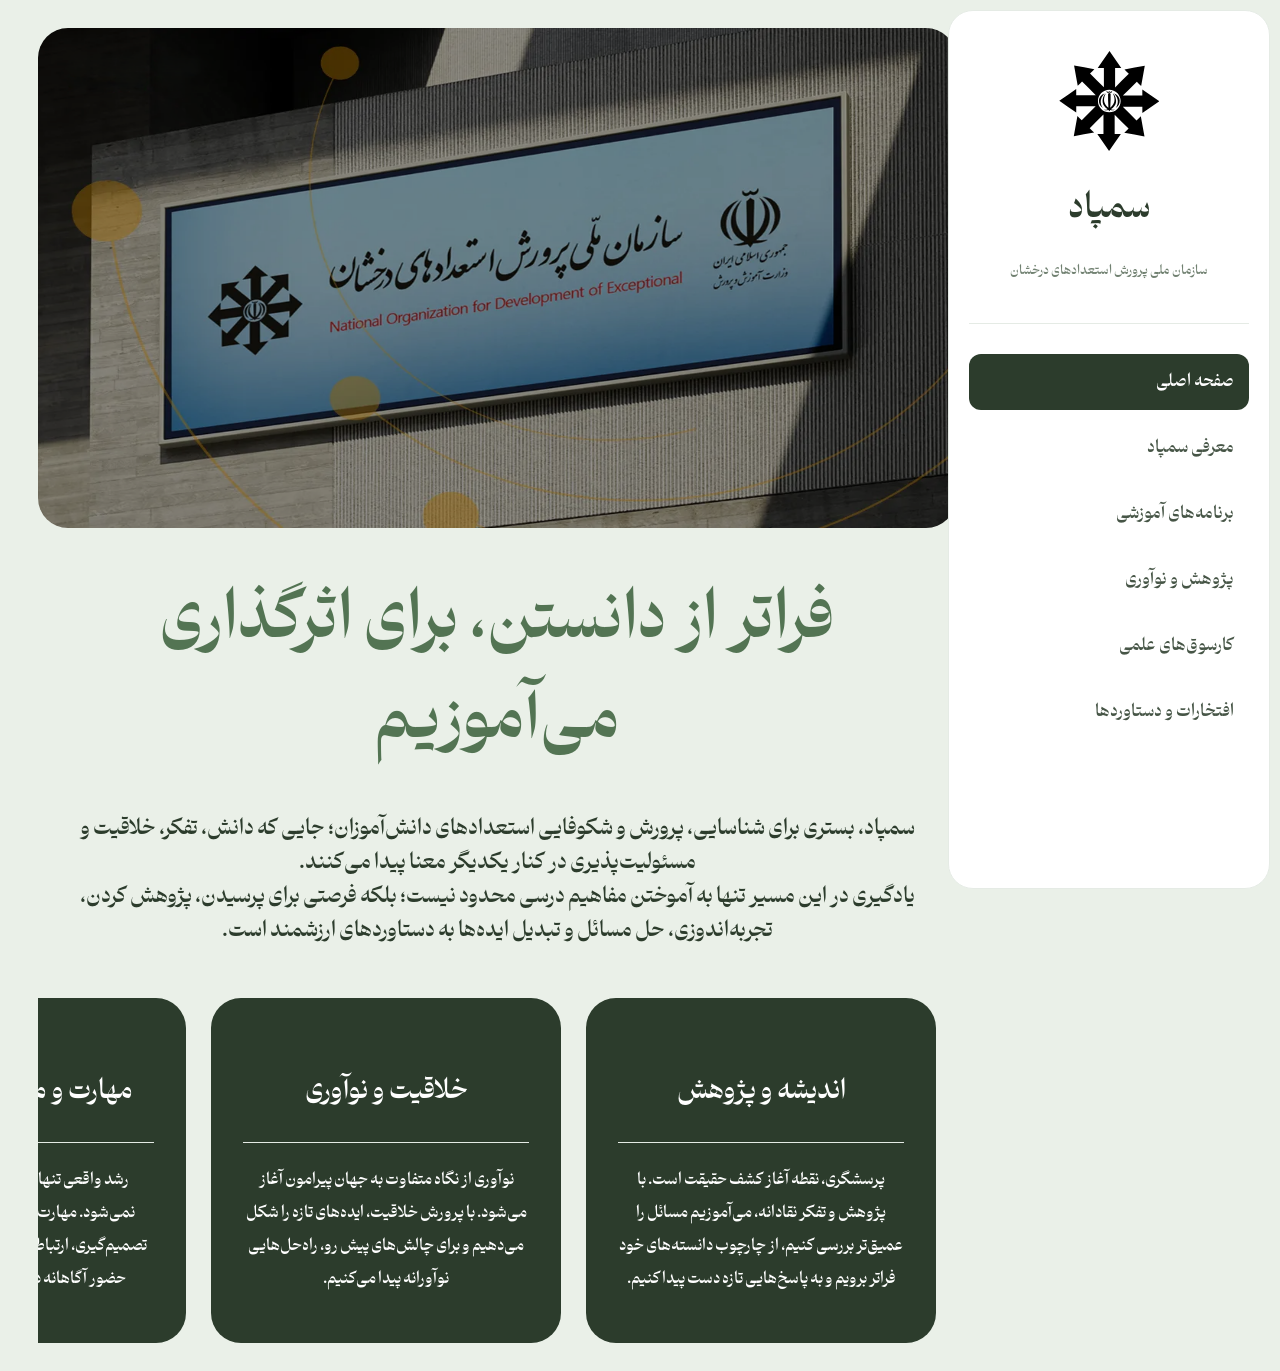
==== index.html @ 4903bffd "Add files via upload" ====
<!doctype html>
<html lang="fa" dir="rtl">
  <head>
    <meta charset="UTF-8" />
    <meta name="viewport" content="width=device-width, initial-scale=1.0" />
    <title>سمپاد؛ فراتر از دانستن</title>
    <link rel="stylesheet" href="./assets/styles/style.css" />
    <link rel="icon" href="./assets/images/Sampad.svg">
  </head>
  <body>
    <aside id="side-bar">
      <div class="sidebar-header">
        <img src="./assets/images/Sampad.svg" alt="لوگو سمپاد">
        <h2>سمپاد</h2>
        <p>سازمان ملی پرورش استعدادهای درخشان</p>
      </div>

      <nav class="sidebar-nav">
        <a href="./index.html" class="active"> صفحه اصلی </a>

        <a href="./info.html"> معرفی سمپاد </a>

        <a href="./programs.html"> برنامه‌های آموزشی </a>

        <a href="./research.html"> پژوهش و نوآوری </a>

        <a href="./events.html"> کارسوق‌های علمی </a>

        <a href="./achievements.html"> افتخارات و دستاوردها </a>
      </nav>
    </aside>
    <div id="div">
      <div id="hover">
        <img src="./assets/images/hover.png" alt="عکس سمپاد" />
        <h1>فراتر از دانستن، برای اثرگذاری می‌آموزیم</h1>

        <p>
          سمپاد، بستری برای شناسایی، پرورش و شکوفایی استعدادهای دانش‌آموزان؛
          جایی که دانش، تفکر، خلاقیت و مسئولیت‌پذیری در کنار یکدیگر معنا پیدا
          می‌کنند.
          <br />
          یادگیری در این مسیر تنها به آموختن مفاهیم درسی محدود نیست؛ بلکه فرصتی
          برای پرسیدن، پژوهش کردن، تجربه‌اندوزی، حل مسائل و تبدیل ایده‌ها به
          دستاوردهای ارزشمند است.
        </p>
      </div>
      <div class="cards-container">
        <div class="card">
          <h2>اندیشه و پژوهش</h2>
          <p>
            پرسشگری، نقطه آغاز کشف حقیقت است. با پژوهش و تفکر نقادانه، می‌آموزیم
            مسائل را عمیق‌تر بررسی کنیم، از چارچوب دانسته‌های خود فراتر برویم و
            به پاسخ‌هایی تازه دست پیدا کنیم.
          </p>
        </div>

        <div class="card">
          <h2>خلاقیت و نوآوری</h2>
          <p>
            نوآوری از نگاه متفاوت به جهان پیرامون آغاز می‌شود. با پرورش خلاقیت،
            ایده‌های تازه را شکل می‌دهیم و برای چالش‌های پیش رو، راه‌حل‌هایی
            نوآورانه پیدا می‌کنیم.
          </p>
        </div>

        <div class="card">
          <h2>مهارت و مسئولیت‌پذیری</h2>
          <p>
            رشد واقعی تنها در آموختن دانش خلاصه نمی‌شود. مهارت‌هایی مانند
            خودمدیریتی، تصمیم‌گیری، ارتباط مؤثر و کار گروهی، ما را برای حضور
            آگاهانه در جامعه آماده می‌کنند.
          </p>
        </div>

        <div class="card">
          <h2>اثرگذاری اجتماعی</h2>
          <p>
            استعداد زمانی ارزشمندتر می‌شود که در مسیر پیشرفت جامعه به کار گرفته
            شود. می‌آموزیم دانش و توانایی‌های خود را برای شناسایی مسائل و ساختن
            آینده‌ای بهتر به کار ببریم.
          </p>
        </div>
      </div>
    </div>
    <script src="./assets/scripts/script.js"></script>
  </body>
</html>
---- assets/styles/style.css ----
@font-face {
  font-family: "Doran";
  src: url("../fonts/Doran-Bold.otf") format("opentype");
  font-weight: bold;
  font-style: normal;
}

#div {
  margin: 0;
  margin-right: 25%;
  margin-left: 30px;
}

body {
  background-color: #eaf0e8;
}

#side-bar {
  width: 280px;
  height: 93vh;
  margin: 10px;
  padding: 20px;

  border-radius: 25px;
  background-color: white;
  border: 1px solid #e5ebe5;

  position: fixed;
  top: 0;
  right: 0;
}

.sidebar-header {
  text-align: center;
  padding: 20px 10px 30px;
  border-bottom: 1px solid #e5ebe5;
}

.sidebar-header > img {
  text-align: center;
  width: 100px;
}

.sidebar-header h2 {
  font-family: "Doran";
  color: #2c3c2c;
  font-size: 32px;
}

.sidebar-header p {
  font-family: "Doran";
  color: #718171;
  font-size: 12px;
}

.sidebar-nav {
  display: flex;
  flex-direction: column;
  gap: 10px;
  margin-top: 30px;
}

.sidebar-nav a {
  text-decoration: none;
  color: #465546;
  font-family: "Doran";
  padding: 15px;
  border-radius: 12px;
  transition: 0.25s ease;
}

.sidebar-nav a:hover {
  background-color: #eaf0e8;
  color: #2c3c2c;
  transform: translateX(-5px);
}

.sidebar-nav a.active {
  background-color: #2c3c2c;
  color: white;
}

#hover {
  text-align: center;
}

#hover > img {
  width: 100%;
  height: 500px;
  border-radius: 30px;
  margin-top: 20px;
}

#hover > p {
  font-family: "Doran", sans-serif;
  color: #2c3c2c;
  font-size: 20px;
  margin: 30px;
  font-weight: bold;
}

#hover > h1 {
  font-family: "Doran", sans-serif;
  color: rgb(83, 116, 83);
  font-size: 60px;
  font-weight: bold;
  margin-top: 40px;
}

.card > h2 {
  color: white;
  font-family: "Doran", sans-serif;
  font-size: 25px;
   padding: 20px 10px 30px;
  border-bottom: 1px solid #e5ebe5;
}

.card > p {
  color: white;
  font-family: "Doran", sans-serif;
  font-size: 15px;
  line-height: 2.2;
}

.cards-container {
  display: flex;
  gap: 25px;
  overflow-x: auto;
  padding: 20px;
  direction: rtl;
}

.card {
  flex: 0 0 350px;
  min-height: 260px;
  box-sizing: border-box;
  background-color: rgb(44, 60, 44);
  border: 2px solid transparent;
  border-radius: 30px;
  padding: 30px;
  text-align: center;

  transition:
    transform 0.3s ease,
    background-color 0.3s ease,
    border-color 0.3s ease,
    box-shadow 0.3s ease;
}

.card:hover {
  transform: translateY(-10px);
  background-color: rgb(55, 76, 55);
  border-color: rgb(120, 160, 120);
  box-shadow: 0 12px 30px rgba(44, 60, 44, 0.2);
}

.info > h2 {
  font-family: "Doran";
  color: #2c3c2c;
  font-size: 22px;
  text-align: center;
  padding: 20px 10px 30px;
  border-bottom: 2px solid #e5ebe5;
}

.info > p {
  font-family: "Doran";
  color: #2c3c2c;
  font-size: 15px;
  text-align: center;
}

.info {
  padding: 20px;
  border-radius: 25px;
  background-color: white;
  border: 1px solid #e5ebe5;
}

.timeline-section {
  margin: 80px 0;
  padding: 30px;
}

.timeline-section > h2 {
  font-family: "Doran";
  font-size: 35px;
  color: rgb(44, 60, 44);
}

.timeline-description {
  font-family: "Doran";
  color: #718171;
  margin-bottom: 50px;
}

.timeline {
  position: relative;
  padding-right: 35px;
}

.timeline-item {
  position: relative;
  margin-bottom: 35px;
}

.timeline-card {
  background-color: #f5f8f3;
  border: 1px solid #e1e9df;
  border-radius: 20px;
  padding: 25px;
  transition: 0.3s ease;
}

.timeline-card:hover {
  transform: translateX(-7px);
  background-color: #edf3eb;
  box-shadow: 0 10px 25px rgba(44, 60, 44, 0.08);
}

.timeline-year {
  display: inline-block;
  background-color: #dce9d9;
  color: #365536;
  padding: 7px 15px;
  border-radius: 20px;
  font-family: "Doran";
  font-size: 14px;
}

.timeline-card h3 {
  font-family: "Doran";
  color: #2c3c2c;
  font-size: 23px;
  margin-top: 20px;
}

.timeline-card p {
  font-family: "Doran";
  color: #647264;
  font-size: 15px;
}

.text > h2 {
  font-family: "Doran";
  color: #2c3c2c;
  font-size: 22px;
  text-align: center;
  color: rgb(44, 60, 44);
  text-align: right;
  font-size: 35px;
}

.text > h3 {
  font-family: "Doran";
  color: #718171;
}

.text > p {
  font-family: "Doran";
  color: #2c3c2c;
  font-size: 15px;
  text-align: right;
}

.text {
  padding: 20px;
  border-radius: 25px;
}

li {
  font-family: "Doran";
  color: #465546;
  font-size: 15px;
  text-align: right;
}

.img {
  width: 550px;
  border-radius: 35px;
  margin: 10px;
  height: auto;
}

.end {
  margin: 100px 0 20px 0;
  background-color: #718171;
  border-radius: 35px;
  padding: 50px;
}
.end > p {
  font-family: "Doran", sans-serif;
  color: #e1e9df;
  font-size: 20px;
  margin: 30px;
  font-weight: bold;
}

.end > h1 {
  font-family: "Doran", sans-serif;
  color: #f5f8f3;
  font-size: 60px;
  font-weight: bold;
  margin-top: 40px;
  text-align: center;
  border-bottom: 2px solid #e5ebe5;
  padding-bottom: 30px;
}

.end > ul > li {
  font-family: "Doran", sans-serif;
  color: #f5f8f3;
  font-size: 15px;
  font-weight: bold;
}
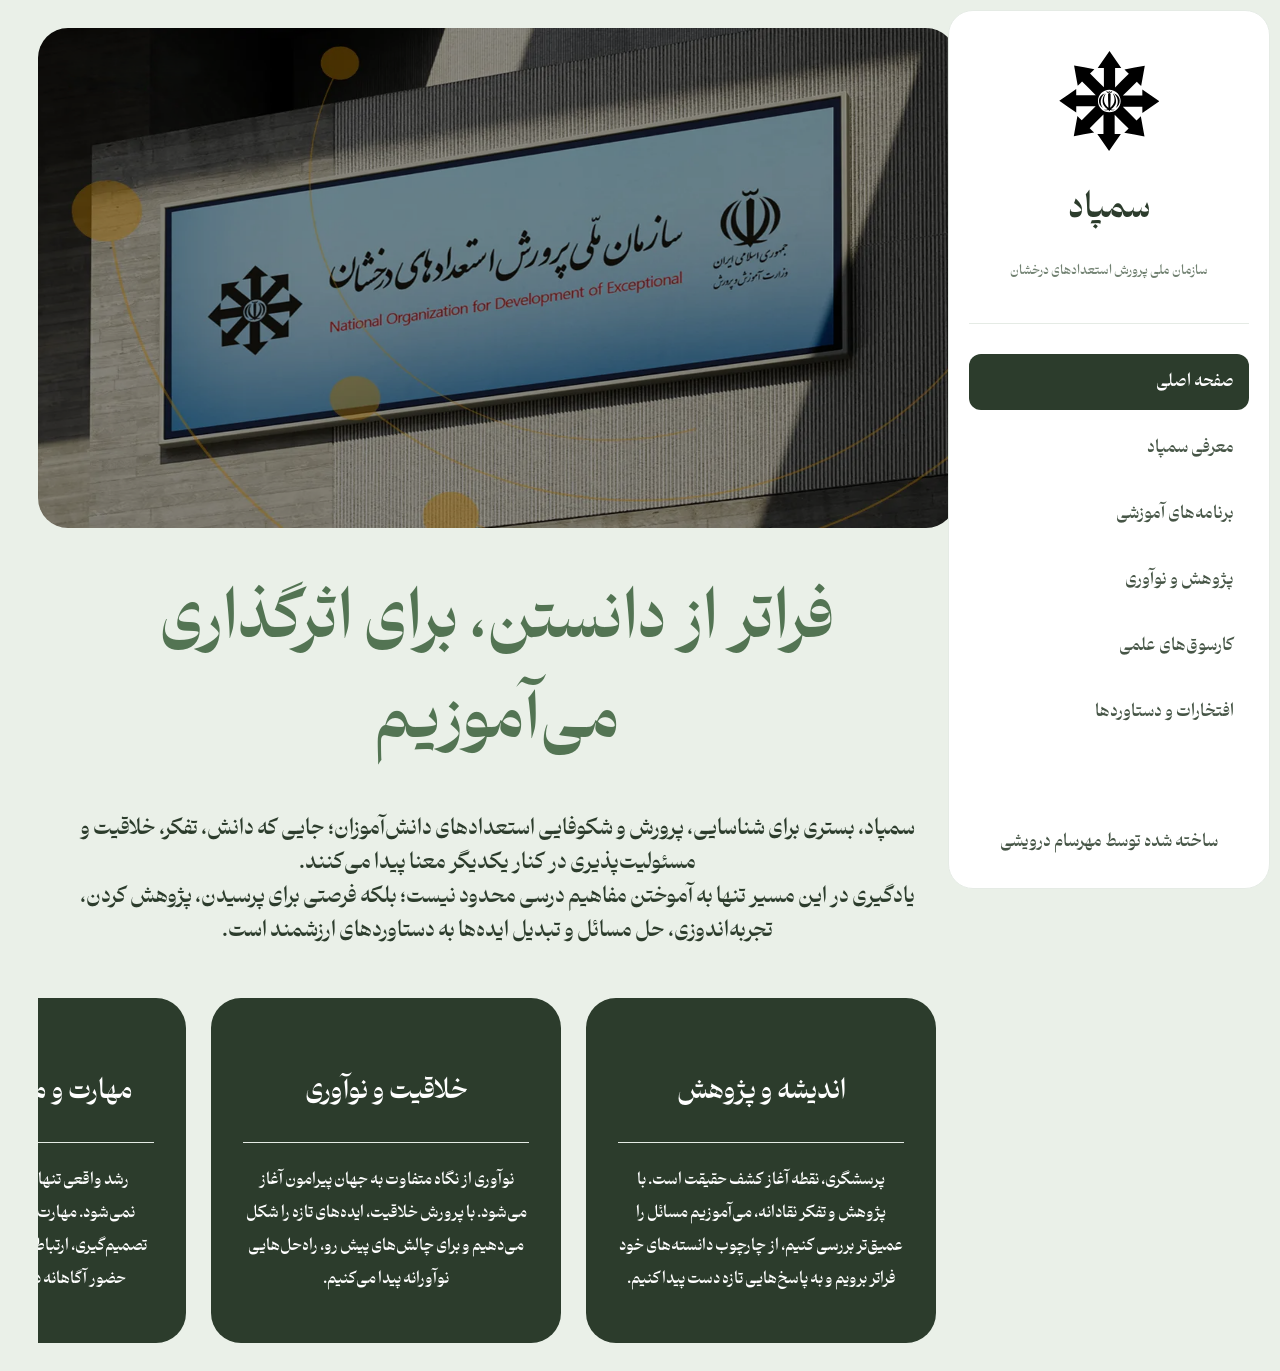
==== commit 94f4410a: "Update index.html" ====
--- a/index.html
+++ b/index.html
@@ -27,6 +27,10 @@
         <a href="./events.html"> کارسوق‌های علمی </a>
 
         <a href="./achievements.html"> افتخارات و دستاوردها </a>
+
+        <p>
+          ساخته شده توسط مهرسام درویشی
+        </p>
       </nav>
     </aside>
     <div id="div">
--- a/assets/styles/style.css
+++ b/assets/styles/style.css
@@ -57,7 +57,17 @@
   display: flex;
   flex-direction: column;
   gap: 10px;
+
   margin-top: 30px;
+  height: calc(93vh - 300px);
+}
+
+.sidebar-nav > p {
+  color: #465546;
+  font-family: "Doran";
+  text-align: center;
+  margin-top: auto;
+  padding-bottom: 20px;
 }
 
 .sidebar-nav a {
@@ -111,7 +121,7 @@
   color: white;
   font-family: "Doran", sans-serif;
   font-size: 25px;
-   padding: 20px 10px 30px;
+  padding: 20px 10px 30px;
   border-bottom: 1px solid #e5ebe5;
 }
 
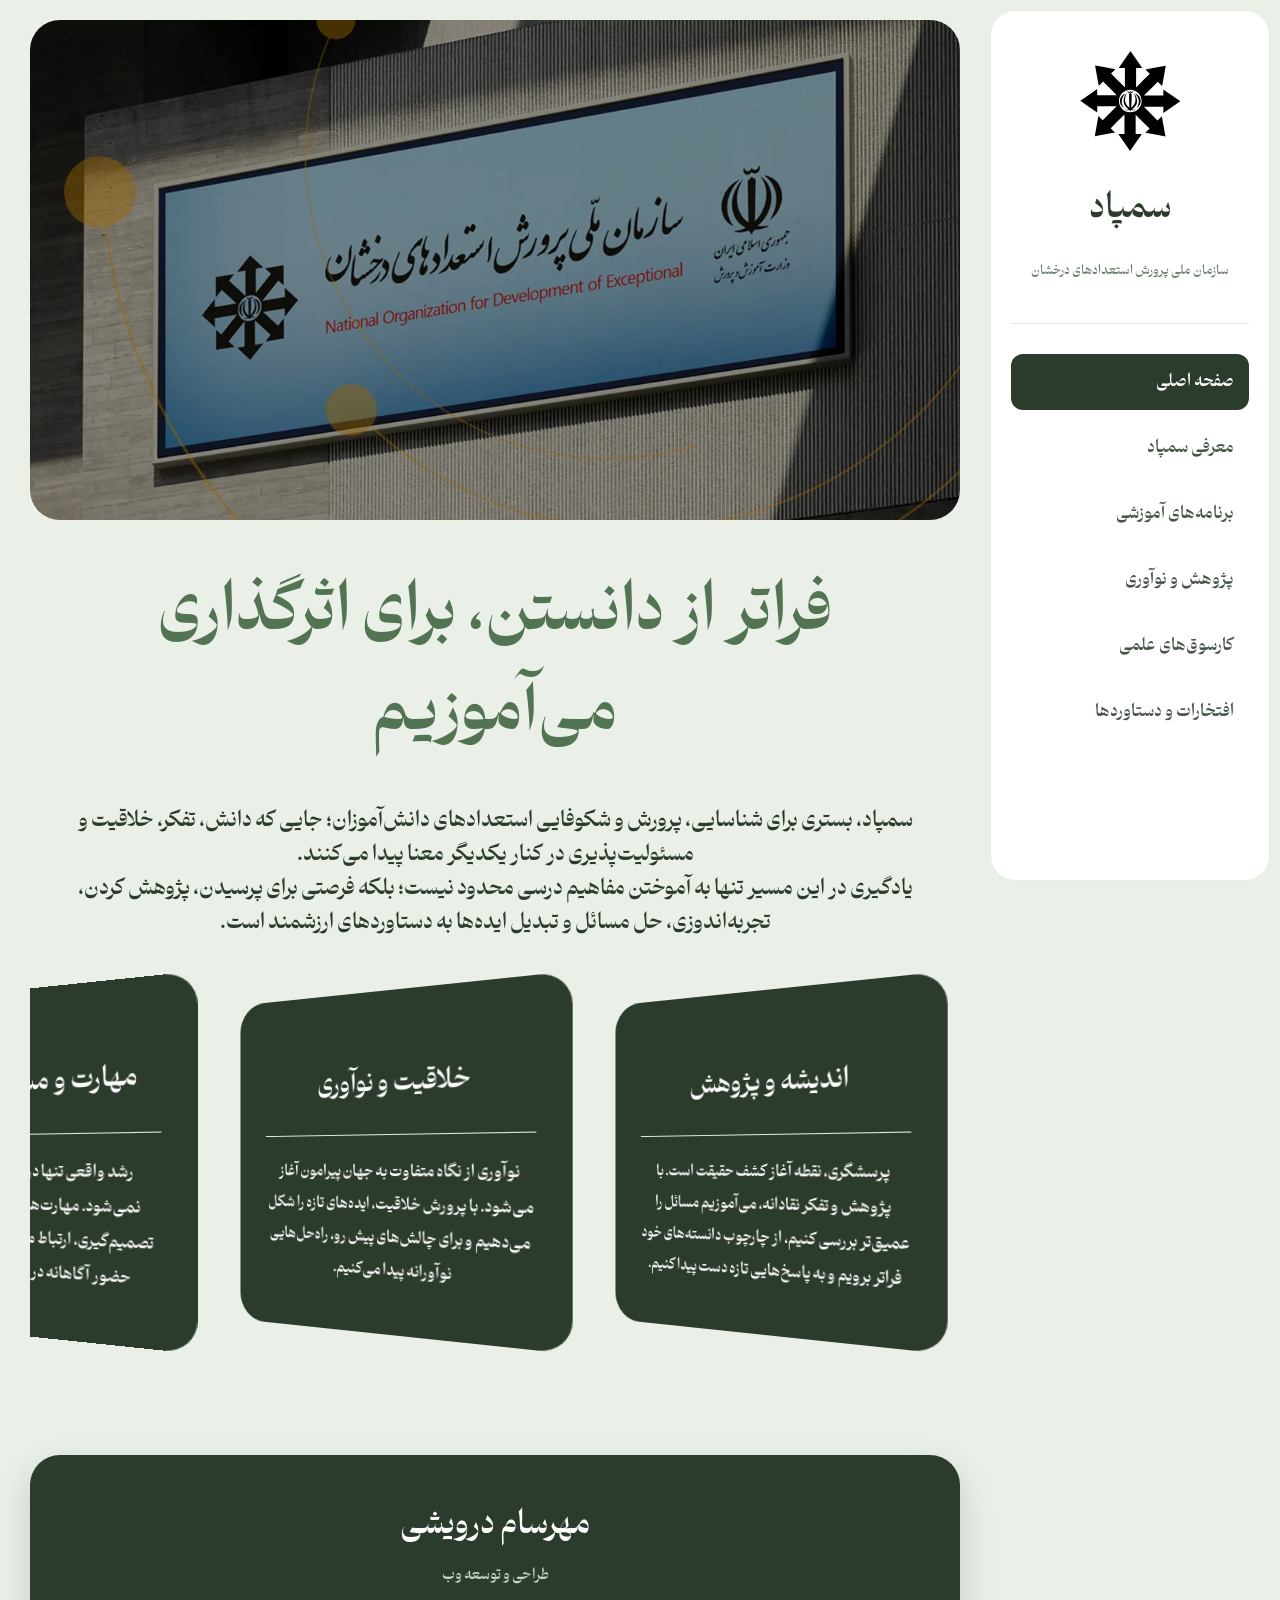
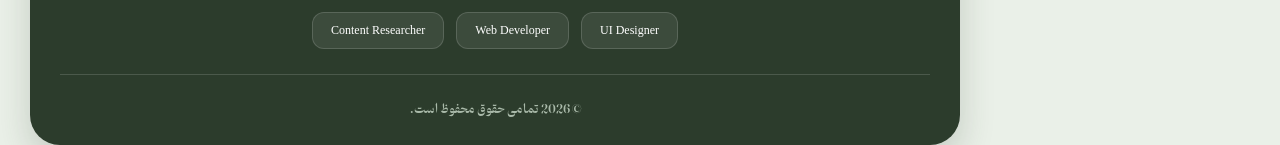
==== commit d5be6d61: "Update index.html" ====
--- a/index.html
+++ b/index.html
@@ -5,17 +5,17 @@
     <meta name="viewport" content="width=device-width, initial-scale=1.0" />
     <title>سمپاد؛ فراتر از دانستن</title>
     <link rel="stylesheet" href="./assets/styles/style.css" />
-    <link rel="icon" href="./assets/images/Sampad.svg">
+    <link rel="icon" href="./assets/images/Sampad.svg" />
   </head>
   <body>
-    <aside id="side-bar">
+    <div id="side-bar">
       <div class="sidebar-header">
-        <img src="./assets/images/Sampad.svg" alt="لوگو سمپاد">
+        <img src="./assets/images/Sampad.svg" alt="لوگو سمپاد" />
         <h2>سمپاد</h2>
         <p>سازمان ملی پرورش استعدادهای درخشان</p>
       </div>
 
-      <nav class="sidebar-nav">
+      <div class="sidebar-nav">
         <a href="./index.html" class="active"> صفحه اصلی </a>
 
         <a href="./info.html"> معرفی سمپاد </a>
@@ -27,12 +27,8 @@
         <a href="./events.html"> کارسوق‌های علمی </a>
 
         <a href="./achievements.html"> افتخارات و دستاوردها </a>
-
-        <p>
-          ساخته شده توسط مهرسام درویشی
-        </p>
-      </nav>
-    </aside>
+      </div>
+    </div>
     <div id="div">
       <div id="hover">
         <img src="./assets/images/hover.png" alt="عکس سمپاد" />
@@ -85,6 +81,22 @@
           </p>
         </div>
       </div>
+
+      <div class="footer">
+        <h2>مهرسام درویشی</h2>
+
+        <p>طراحی و توسعه وب</p>
+
+        <div class="footer-roles">
+          <span>UI Designer</span>
+          <span>Web Developer</span>
+          <span>Content Researcher</span>
+        </div>
+
+        <div class="footer-line"></div>
+
+        <p class="copyright">© 2026 تمامی حقوق محفوظ است.</p>
+      </div>
     </div>
     <script src="./assets/scripts/script.js"></script>
   </body>
--- a/assets/styles/style.css
+++ b/assets/styles/style.css
@@ -3,6 +3,19 @@
   src: url("../fonts/Doran-Bold.otf") format("opentype");
   font-weight: bold;
   font-style: normal;
+}
+
+* {
+  box-sizing: border-box;
+}
+
+html {
+  scroll-behavior: smooth;
+}
+
+body {
+  margin: 0;
+  background-color: #eaf0e8;
 }
 
 #div {
@@ -17,7 +30,7 @@
 
 #side-bar {
   width: 280px;
-  height: 93vh;
+  height: calc(99vh - 20px);
   margin: 10px;
   padding: 20px;
 
@@ -28,6 +41,15 @@
   position: fixed;
   top: 0;
   right: 0;
+  transition:
+    transform 0.4s ease,
+    box-shadow 0.4s ease;
+}
+
+#side-bar:hover {
+  transform: perspective(1000px) rotateY(-2deg) translateZ(10px);
+
+  box-shadow: -15px 15px 35px rgba(44, 60, 44, 0.12);
 }
 
 .sidebar-header {
@@ -97,8 +119,18 @@
 #hover > img {
   width: 100%;
   height: 500px;
+  object-fit: cover;
   border-radius: 30px;
   margin-top: 20px;
+  transition:
+    transform 0.5s ease,
+    box-shadow 0.5s ease;
+}
+
+#hover > img:hover {
+  transform: perspective(1000px) rotateX(2deg) scale(1.02);
+
+  box-shadow: 0 20px 40px rgba(44, 60, 44, 0.2);
 }
 
 #hover > p {
@@ -149,19 +181,19 @@
   border-radius: 30px;
   padding: 30px;
   text-align: center;
+  transform: perspective(600px) rotateY(340deg);
 
   transition:
-    transform 0.3s ease,
+    transform 0.3s ease-in-out,
     background-color 0.3s ease,
     border-color 0.3s ease,
     box-shadow 0.3s ease;
 }
 
 .card:hover {
-  transform: translateY(-10px);
+  transform: perspective(600px) rotateX(360deg) translateY(-20px);
   background-color: rgb(55, 76, 55);
   border-color: rgb(120, 160, 120);
-  box-shadow: 0 12px 30px rgba(44, 60, 44, 0.2);
 }
 
 .info > h2 {
@@ -185,6 +217,17 @@
   border-radius: 25px;
   background-color: white;
   border: 1px solid #e5ebe5;
+
+  box-shadow: 0 5px 15px rgba(44, 60, 44, 0.05);
+
+  transition:
+    transform 0.3s ease-in-out,
+    box-shadow 0.3s ease-in-out;
+}
+
+.info:hover {
+  transform: translateY(-7px);
+  box-shadow: 0 15px 30px rgba(44, 60, 44, 0.1);
 }
 
 .timeline-section {
@@ -323,3 +366,347 @@
   font-size: 15px;
   font-weight: bold;
 }
+
+.content-row {
+  display: flex;
+  align-items: center;
+  gap: 25px;
+}
+
+.content-image {
+  width: 45%;
+  max-width: 550px;
+  height: auto;
+  border-radius: 35px;
+}
+
+.content-description {
+  flex: 1;
+  min-width: 0;
+}
+
+.content-description > h2 {
+  font-family: "Doran";
+  color: #2c3c2c;
+  font-size: 22px;
+  text-align: center;
+  color: rgb(44, 60, 44);
+  text-align: right;
+  font-size: 35px;
+}
+
+.content-description > h3 {
+  font-family: "Doran";
+  color: #718171;
+}
+
+.content-description > p {
+  font-family: "Doran";
+  color: #2c3c2c;
+  font-size: 15px;
+  text-align: right;
+}
+
+.footer {
+  background: #2c3c2c;
+  color: white;
+  padding: 45px 30px 25px;
+  margin-top: 100px;
+  border-radius: 30px;
+
+  text-align: center;
+
+  box-shadow: 0 15px 35px rgba(44, 60, 44, 0.2);
+
+  transition: 0.3s ease;
+}
+
+.footer:hover {
+  transform: translateY(-5px);
+  box-shadow: 0 20px 45px rgba(44, 60, 44, 0.25);
+}
+
+.footer h2 {
+  font-family: "Doran";
+  font-size: 30px;
+  margin: 0 0 10px;
+  color: #ffffff;
+}
+
+.footer > p {
+  font-family: "Doran";
+  color: #c5d4c5;
+  font-size: 14px;
+}
+
+.footer-roles {
+  display: flex;
+  justify-content: center;
+  flex-wrap: wrap;
+  gap: 12px;
+  margin: 25px 0;
+}
+
+.footer-roles span {
+  background: rgba(255, 255, 255, 0.08);
+  border: 1px solid rgba(255, 255, 255, 0.15);
+  padding: 10px 18px;
+  border-radius: 12px;
+  font-size: 12px;
+  transition: 0.3s ease;
+}
+
+.footer-roles span:hover {
+  background: #718b71;
+  transform: translateY(-4px);
+}
+
+.footer-line {
+  height: 1px;
+  background: rgba(255, 255, 255, 0.15);
+  margin: 25px 0;
+}
+
+.footer .copyright {
+  font-size: 12px;
+  color: #aabaaa;
+  margin: 0;
+}
+
+@media screen and (max-width: 1024px) {
+  #side-bar {
+    position: relative;
+    width: auto;
+    height: auto;
+    margin: 10px;
+    padding: 15px;
+    border-radius: 20px;
+  }
+
+  .sidebar-header {
+    padding: 10px;
+  }
+
+  .sidebar-header > img {
+    width: 65px;
+  }
+
+  .sidebar-header h2 {
+    font-size: 25px;
+  }
+
+  .sidebar-nav {
+    height: auto;
+    margin-top: 15px;
+    gap: 5px;
+  }
+
+  .sidebar-nav > p {
+    display: none;
+  }
+
+  .sidebar-nav a {
+    padding: 12px;
+  }
+
+  #div {
+    margin: 20px;
+  }
+
+  #hover > h1 {
+    font-size: 45px;
+  }
+
+  #hover > img {
+    height: 400px;
+  }
+
+  .img {
+    width: 45%;
+  }
+
+  .footer {
+    padding: 35px 15px 20px;
+    border-radius: 20px;
+  }
+
+  .footer h2 {
+    font-size: 25px;
+  }
+
+  .footer-roles {
+    gap: 8px;
+  }
+
+  .footer-roles span {
+    padding: 8px 12px;
+  }
+}
+
+@media screen and (max-width: 768px) {
+  /* Sidebar */
+
+  #side-bar {
+    position: relative;
+    width: auto;
+    height: auto;
+    margin: 10px;
+    padding: 15px;
+    border-radius: 20px;
+  }
+
+  .sidebar-header {
+    padding: 10px;
+  }
+
+  .sidebar-header > img {
+    width: 65px;
+  }
+
+  .sidebar-header h2 {
+    font-size: 25px;
+  }
+
+  .sidebar-nav {
+    height: auto;
+    margin-top: 15px;
+    gap: 5px;
+  }
+
+  .sidebar-nav > p {
+    display: none;
+  }
+
+  .sidebar-nav a {
+    padding: 12px;
+  }
+
+  /* Main Content */
+
+  #div {
+    margin: 0 15px;
+  }
+
+  /* Hero */
+
+  #hover > h1 {
+    font-size: 35px;
+  }
+
+  #hover > p {
+    font-size: 15px;
+    margin: 20px 5px;
+  }
+
+  #hover > img {
+    height: 250px;
+    border-radius: 20px;
+  }
+
+  /* Cards */
+
+  .cards-container {
+    gap: 15px;
+    padding: 15px 5px;
+  }
+
+  .card {
+    flex-basis: 280px;
+    padding: 20px;
+  }
+
+  /* Information */
+
+  .info {
+    padding: 15px;
+  }
+
+  /* Timeline */
+
+  .timeline-section {
+    margin: 40px 0;
+    padding: 15px;
+  }
+
+  .timeline-section > h2 {
+    font-size: 27px;
+  }
+
+  .timeline {
+    padding-right: 20px;
+  }
+
+  .timeline-card {
+    padding: 18px;
+  }
+
+  .timeline-card h3 {
+    font-size: 19px;
+  }
+
+  /* Text */
+
+  .text {
+    padding: 10px;
+  }
+
+  .text > h2 {
+    font-size: 26px;
+  }
+
+  /* Images */
+
+  .img {
+    width: 100%;
+    margin: 10px 0;
+    border-radius: 20px;
+  }
+
+  /* Footer */
+
+  .end {
+    margin: 50px 0 15px;
+    padding: 25px;
+    border-radius: 20px;
+  }
+
+  .end > h1 {
+    font-size: 35px;
+  }
+
+  .end > p {
+    font-size: 15px;
+    margin: 15px 0;
+  }
+
+  .content-row {
+    flex-direction: column;
+    align-items: stretch;
+  }
+
+  .content-image {
+    width: 100%;
+    max-width: 100%;
+  }
+
+  .content-description {
+    width: 100%;
+  }
+
+  .footer {
+    padding: 35px 15px 20px;
+    border-radius: 20px;
+  }
+
+  .footer h2 {
+    font-size: 25px;
+  }
+
+  .footer-roles {
+    gap: 8px;
+  }
+
+  .footer-roles span {
+    padding: 8px 12px;
+  }
+}
